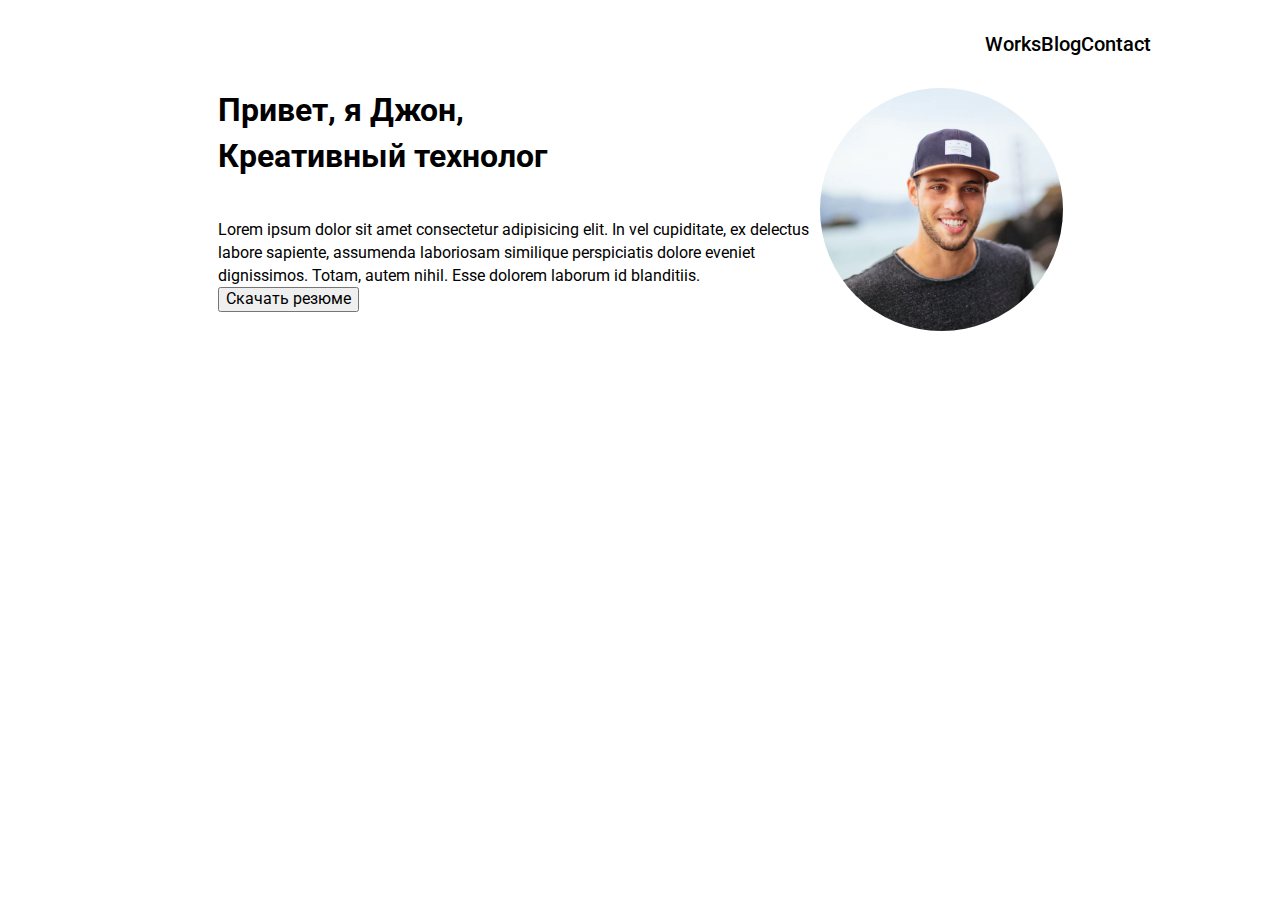
==== index.html @ c102ec91 "Add files via upload" ====
<!DOCTYPE html>
<html lang="ru">

<head>
    <meta charset="UTF-8">
    <meta http-equiv="X-UA-Compatible" content="IE=edge">
    <meta name="viewport" content="width=device-width, initial-scale=1.0">
    <link rel="preconnect" href="https://fonts.googleapis.com">
    <link rel="preconnect" href="https://fonts.gstatic.com" crossorigin>
    <link href="https://fonts.googleapis.com/css2?family=Roboto:wght@400;500;700;900&display=swap" rel="stylesheet">
    <link rel="stylesheet" href="css/normalize.css">
    <link rel="stylesheet" href="css/style.css">
    <title>Портфолио</title>
</head>

<body>
    <div class="wrapper">
        <header class="header">
            <div class="container header__container">
                <nav class="nav">
                    <ul class="nav__list">
                        <li class="nav__item">
                            <a href="#" class="nav__link">Works</a>
                        </li>
                        <li class="nav__item">
                            <a href="#" class="nav__link">Blog</a>
                        </li>
                        <li class="nav__item">
                            <a href="#" class="nav__link">Contact</a>
                        </li>
                    </ul>
                </nav>
            </div>
        </header>
        <main class="main">
            <section class="about">
                <div class="container about-container">
                    <div class="about__info">
                        <h1 class="about__title">
                            Привет, я Джон, <br>
                            Креативный технолог
                        </h1>
                        <div class="about__desc">
                            Lorem ipsum dolor sit amet consectetur adipisicing elit. In vel cupiditate, ex delectus
                            labore
                            sapiente, assumenda laboriosam similique perspiciatis dolore eveniet dignissimos. Totam,
                            autem
                            nihil. Esse dolorem laborum id blanditiis.
                        </div>
                        <button class="button download-btn">Скачать резюме</button>
                    </div>
                    <div class="about__avatar">
                        <img src="img/John.png" alt="Автар" class="about__img">
                    </div>
                </div>
            </section>
        </main>
    </div>
</body>

</html>
---- css/style.css ----
* {
    box-sizing: border-box;
}

html, body {
    margin: 0;
    padding: 0;
    height: 100%;
    width: 100%;
}

body {
    font-family: 'Roboto', sans-serif;
    font-size: 16px;
    line-height: 1.42;
}

ul, li {
    list-style: none;
    margin: 0;
    padding: 0;
}

a {
    text-decoration: none;
    color: #000000;
}

h1, h2, h3 {
    margin: 0;
}

.wrapper {
    min-height: 100%;  
    overflow: hidden; 
} 

.container {
    max-width: 855px;
    margin: 0 auto;
    padding: 0 5px;
}

.header {
    padding: 30px 0px;
}

.header__container {
    max-width: 1032px;
    display: flex;
    justify-content: flex-end;
}

.nav__list {
    display: flex;
    font-style: normal;
    font-weight: 500;
    font-size: 20px;
}
.about-container{
    display: flex;   
    
}
.about__avatar{
    width: 243px;
    height: 243px;
    border-radius: 50%;
   overflow: hidden;
   flex-shrink: 0;

}
.about__img{
   width: 100%;
   height: 100%;
   object-fit: cover;
    
}
.abour__info{
    padding-right: 19%;
}
.about__title{
    margin-bottom: 40px;

}
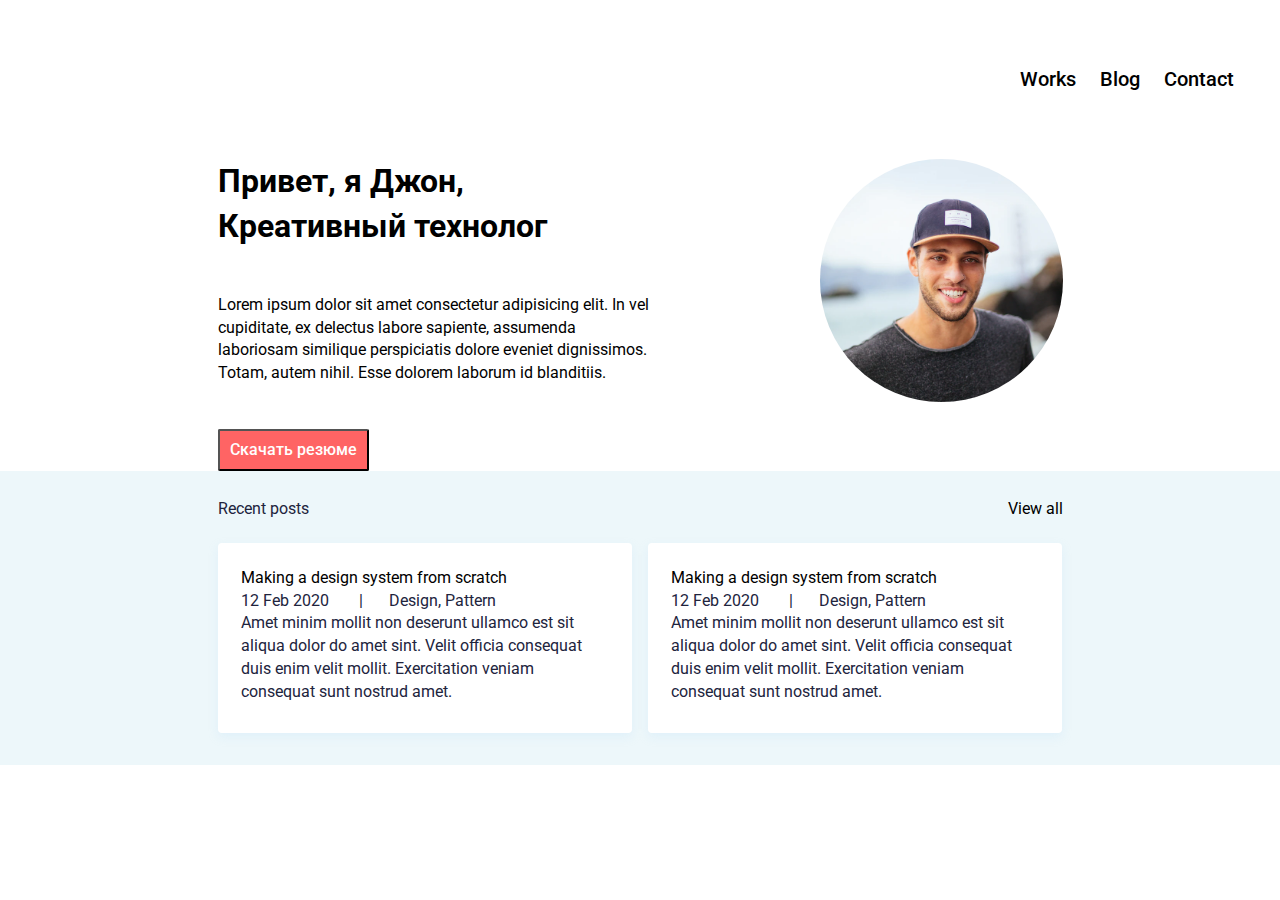
==== commit bcdd227b: "Add files via upload" ====
--- a/index.html
+++ b/index.html
@@ -34,7 +34,7 @@
         </header>
         <main class="main">
             <section class="about">
-                <div class="container about-container">
+                <div class="container about__container">
                     <div class="about__info">
                         <h1 class="about__title">
                             Привет, я Джон, <br>
@@ -54,6 +54,40 @@
                     </div>
                 </div>
             </section>
+
+
+
+            
+            <section class="recent-posts">
+                <div class="container">
+                    <div class="recent-posts__top">
+                        <div class="recent-posts__title title-category">Recent posts</div>
+                        <a href="#" class="recent-posts__link">View all</a>
+                    </div>
+                    <div class="recent-posts__articles">
+                        <article class="recent-posts__article">
+                            <a href="#" class="recent-posts__article-title">Making a design system from scratch</a>
+                            <div class="recent-posts__info">
+                                12 Feb 2020 <span class="separator">|</span>Design, Pattern
+                            </div>
+                            <div class="recent-posts__articles-content">
+                                Amet minim mollit non deserunt ullamco est sit aliqua dolor do amet sint. Velit officia
+                                consequat duis enim velit mollit. Exercitation veniam consequat sunt nostrud amet.
+                            </div>
+                        </article>  
+                        <article class="recent-posts__article">
+                            <a href="#" class="recent-posts__article-title">Making a design system from scratch</a>
+                            <div class="recent-posts__info">
+                                12 Feb 2020 <span class="separator">|</span>Design, Pattern
+                            </div>
+                            <div class="recent-posts__articles-content">
+                                Amet minim mollit non deserunt ullamco est sit aliqua dolor do amet sint. Velit officia
+                                consequat duis enim velit mollit. Exercitation veniam consequat sunt nostrud amet.
+                            </div>
+                        </article>                       
+                    </div>
+                </div>
+            </section>
         </main>
     </div>
 </body>
--- a/css/style.css
+++ b/css/style.css
@@ -56,29 +56,83 @@
     font-style: normal;
     font-weight: 500;
     font-size: 20px;
+    padding: 14% ;
 }
-.about-container{
-    display: flex;   
+.nav__item{
+    padding: 10%;
+}
+.about__container {
+    display: flex;
+}
+
+.about__info {
+    padding-right: 19%;
+}
+
+.about__title {
     
+    padding-bottom: 10%;
 }
-.about__avatar{
+.about__desc{
+    padding-bottom: 10%;
+}
+
+.about__avatar {
     width: 243px;
     height: 243px;
     border-radius: 50%;
-   overflow: hidden;
-   flex-shrink: 0;
+    overflow: hidden;
+    flex-shrink: 0;
+    box-shadow: inset -10 10;
+}
 
+.about__img {
+    width: 100%;
+    height: 100%;
+    object-fit: cover;
 }
-.about__img{
-   width: 100%;
-   height: 100%;
-   object-fit: cover;
-    
+.button {
+    padding: 10px;
+    color: #FFFFFF;
+    font-style: normal;
+font-weight: 500;
+
+    background: #FF6464;
+    border-radius: 2px;
 }
-.abour__info{
-    padding-right: 19%;
+
+
+
+
+
+.recent-posts {
+    background: #EDF7FA;
+    padding: 27px 0px 32px;
+    color: #21243D;
 }
-.about__title{
-    margin-bottom: 40px;
 
+.recent-posts__top {
+    display: flex;
+    justify-content: space-between;
+    margin-bottom: 22px;
+}
+
+.recent-posts__articles {
+    display: flex;
+}
+
+.recent-posts__article {
+    background: #FFFFFF;
+    box-shadow: 0px 4px 10px rgba(187, 225, 250, 0.25);
+    border-radius: 4px;
+    padding: 24px 21px 30px 23px;
+    margin-right: 2%;
+}
+
+.recent-posts__article:last-child {
+    margin-right: 0px;
+}
+
+.separator {
+    margin: 0px 26px;
 }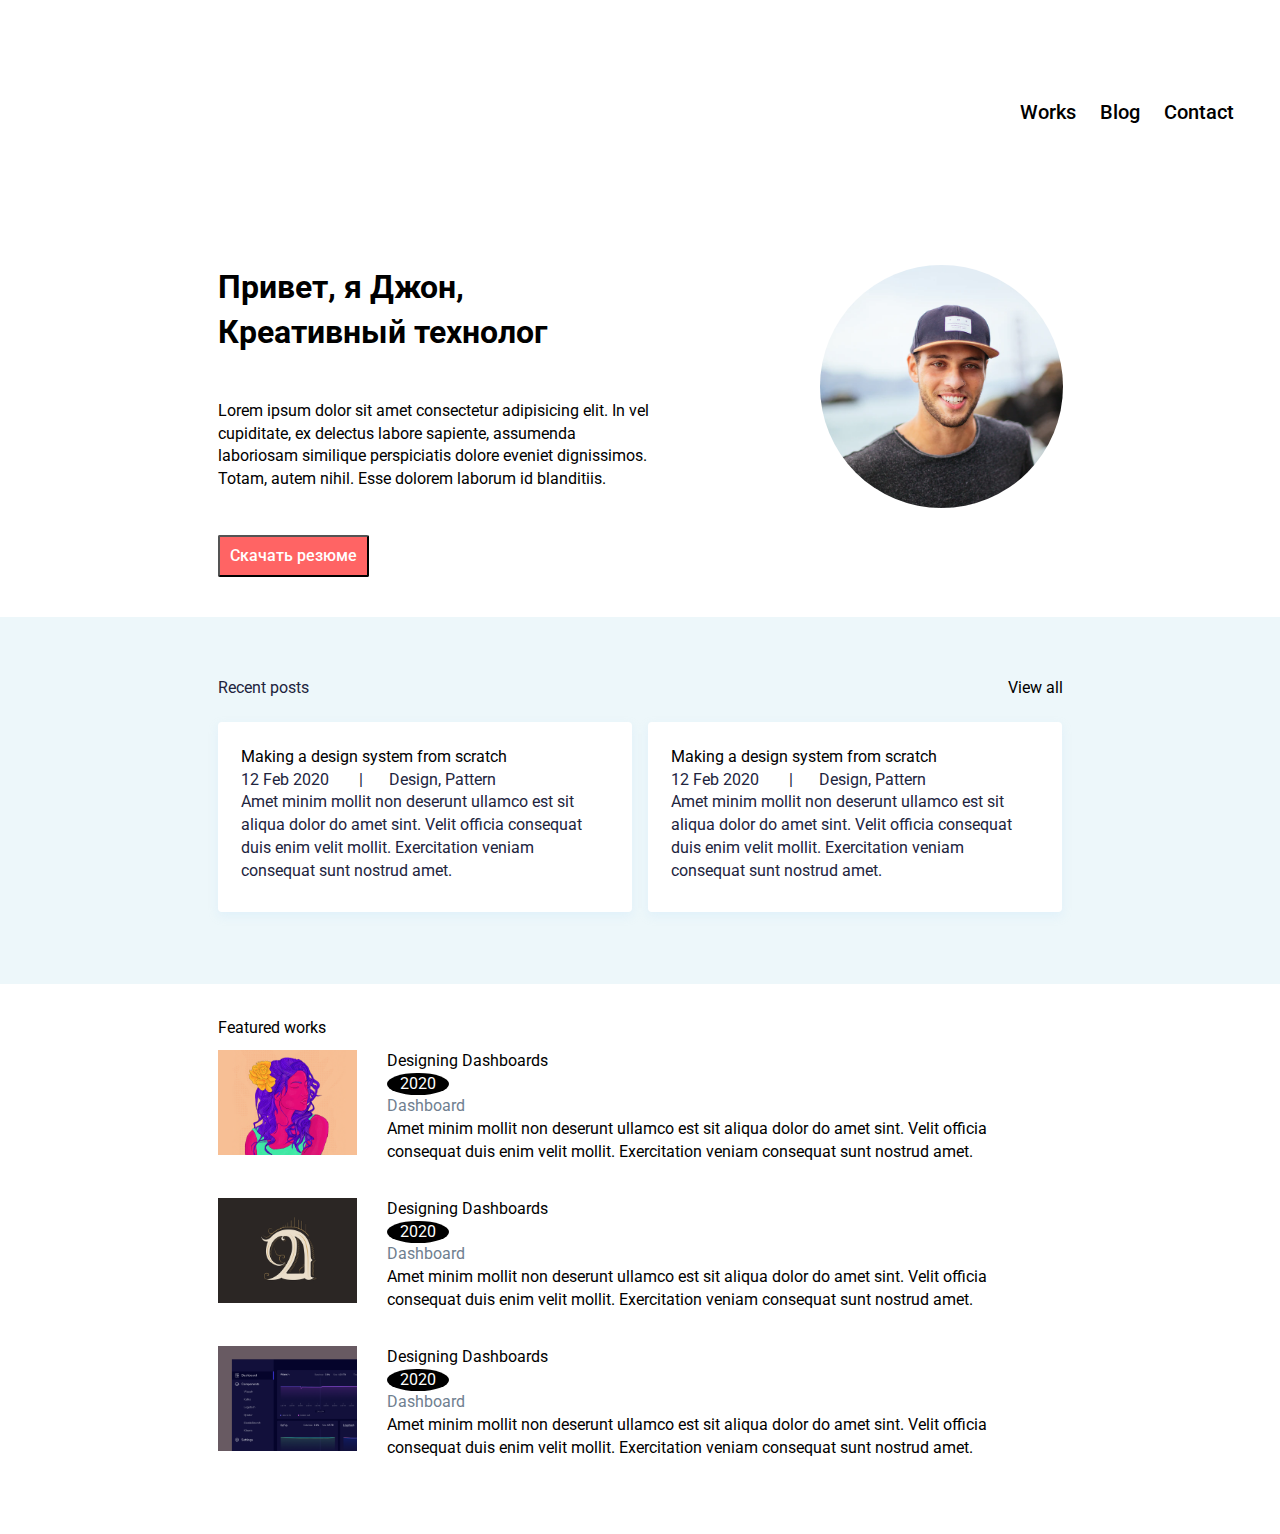
==== commit 2d2ffb9e: "Add files via upload" ====
--- a/index.html
+++ b/index.html
@@ -8,6 +8,9 @@
     <link rel="preconnect" href="https://fonts.googleapis.com">
     <link rel="preconnect" href="https://fonts.gstatic.com" crossorigin>
     <link href="https://fonts.googleapis.com/css2?family=Roboto:wght@400;500;700;900&display=swap" rel="stylesheet">
+    <link rel="preconnect" href="https://fonts.googleapis.com">
+<link rel="preconnect" href="https://fonts.gstatic.com" crossorigin>
+<link href="https://fonts.googleapis.com/css2?family=Roboto:wght@900&display=swap" rel="stylesheet">
     <link rel="stylesheet" href="css/normalize.css">
     <link rel="stylesheet" href="css/style.css">
     <title>Портфолио</title>
@@ -32,7 +35,7 @@
                 </nav>
             </div>
         </header>
-        <main class="main">
+       <main class="main">
             <section class="about">
                 <div class="container about__container">
                     <div class="about__info">
@@ -57,7 +60,7 @@
 
 
 
-            
+
             <section class="recent-posts">
                 <div class="container">
                     <div class="recent-posts__top">
@@ -74,7 +77,7 @@
                                 Amet minim mollit non deserunt ullamco est sit aliqua dolor do amet sint. Velit officia
                                 consequat duis enim velit mollit. Exercitation veniam consequat sunt nostrud amet.
                             </div>
-                        </article>  
+                        </article>
                         <article class="recent-posts__article">
                             <a href="#" class="recent-posts__article-title">Making a design system from scratch</a>
                             <div class="recent-posts__info">
@@ -84,11 +87,81 @@
                                 Amet minim mollit non deserunt ullamco est sit aliqua dolor do amet sint. Velit officia
                                 consequat duis enim velit mollit. Exercitation veniam consequat sunt nostrud amet.
                             </div>
-                        </article>                       
+                        </article>
                     </div>
                 </div>
             </section>
-        </main>
+        
+                <section class="Featured">
+                    <div class="container">
+                        <div class="title__category">Featured works</div>
+
+
+                        <div class="featured__works">
+                            <article class="work">
+                                <div class="work__img-wrap">
+                                    <img src="img/6f359e2db24fc4e08bfd61cf50427139 (1).png" alt=""class="img-wrap" >
+                                </div>
+                                <div class="work__info">
+                                    <a href="" class="work__title">Designing Dashboards</a>
+                                    <div class="work__subtitle">
+                                        <div class="work__date">2020</div>
+                                        <div class="work__catergory">Dashboard</div>
+                                    </div>
+                                    <div class="WORK__TEXT">Amet minim mollit non deserunt ullamco est sit aliqua dolor
+                                        do amet
+                                        sint. Velit officia consequat duis enim velit mollit. Exercitation veniam
+                                        consequat sunt
+                                        nostrud amet.</div>
+                                </div>
+                            </article>
+
+
+
+
+                            <article class="work">
+                                <div class="work__img-wrap">
+                                    <img src="img/a561b38768fbe6667854fc00641b25fb.png" alt="" class="img-wrap">
+                                </div>
+                                <div class="work__info">
+                                    <a href="" class="work__title">Designing Dashboards</a>
+                                    <div class="work__subtitle">
+                                        <div class="work__date">2020</div>
+                                        <div class="work__catergory">Dashboard</div>
+                                    </div>
+                                    <div class="WORK__TEXT">Amet minim mollit non deserunt ullamco est sit aliqua dolor
+                                        do amet
+                                        sint. Velit officia consequat duis enim velit mollit. Exercitation veniam
+                                        consequat sunt
+                                        nostrud amet.</div>
+                                </div>
+                            </article>
+
+
+
+
+                            <article class="work">
+                                <div class="work__img-wrap">
+                                    <img src="img/e719e9d93c02a87ba51308ebb0297cdf.png" alt="" class="img-wrap">
+                                </div>
+                                <div class="work__info">
+                                    <a href="" class="work__title">Designing Dashboards</a>
+                                    <div class="work__subtitle">
+                                        <div class="work__date">2020</div>
+                                        <div class="work__catergory">Dashboard</div>
+                                    </div>
+                                    <div class="WORK__TEXT">Amet minim mollit non deserunt ullamco est sit aliqua dolor
+                                        do amet
+                                        sint. Velit officia consequat duis enim velit mollit. Exercitation veniam
+                                        consequat sunt
+                                        nostrud amet.</div>
+                                </div>
+                            </article>
+
+                        </div>
+                    </div>
+                </section>
+            </main>
     </div>
 </body>
 
--- a/css/style.css
+++ b/css/style.css
@@ -135,4 +135,42 @@
 
 .separator {
     margin: 0px 26px;
+}
+.container{
+    padding-top: 33px;
+    padding-bottom: 40px;
+}
+.work__img-wrap{
+    border-radius: 10%;
+    width: 246px;
+    height: 148px;
+}
+.img-wrap{
+    width: 100%;
+}
+.work{
+    display: flex;
+}
+.title__category{
+    padding-bottom: 10px;
+}
+.work__info{
+    padding-left: 30px;
+}
+.work__title{
+size: 30px;
+Line-height : 44,06px;
+color: #000000; 
+font-family: 'Roboto', sans-serif;
+}
+
+.work__date{
+    width: 62px;
+    background-color: #000000;
+    color: white;
+border-radius: 50%;
+text-align: center;
+}
+.work__catergory{
+    color: slategray;
 }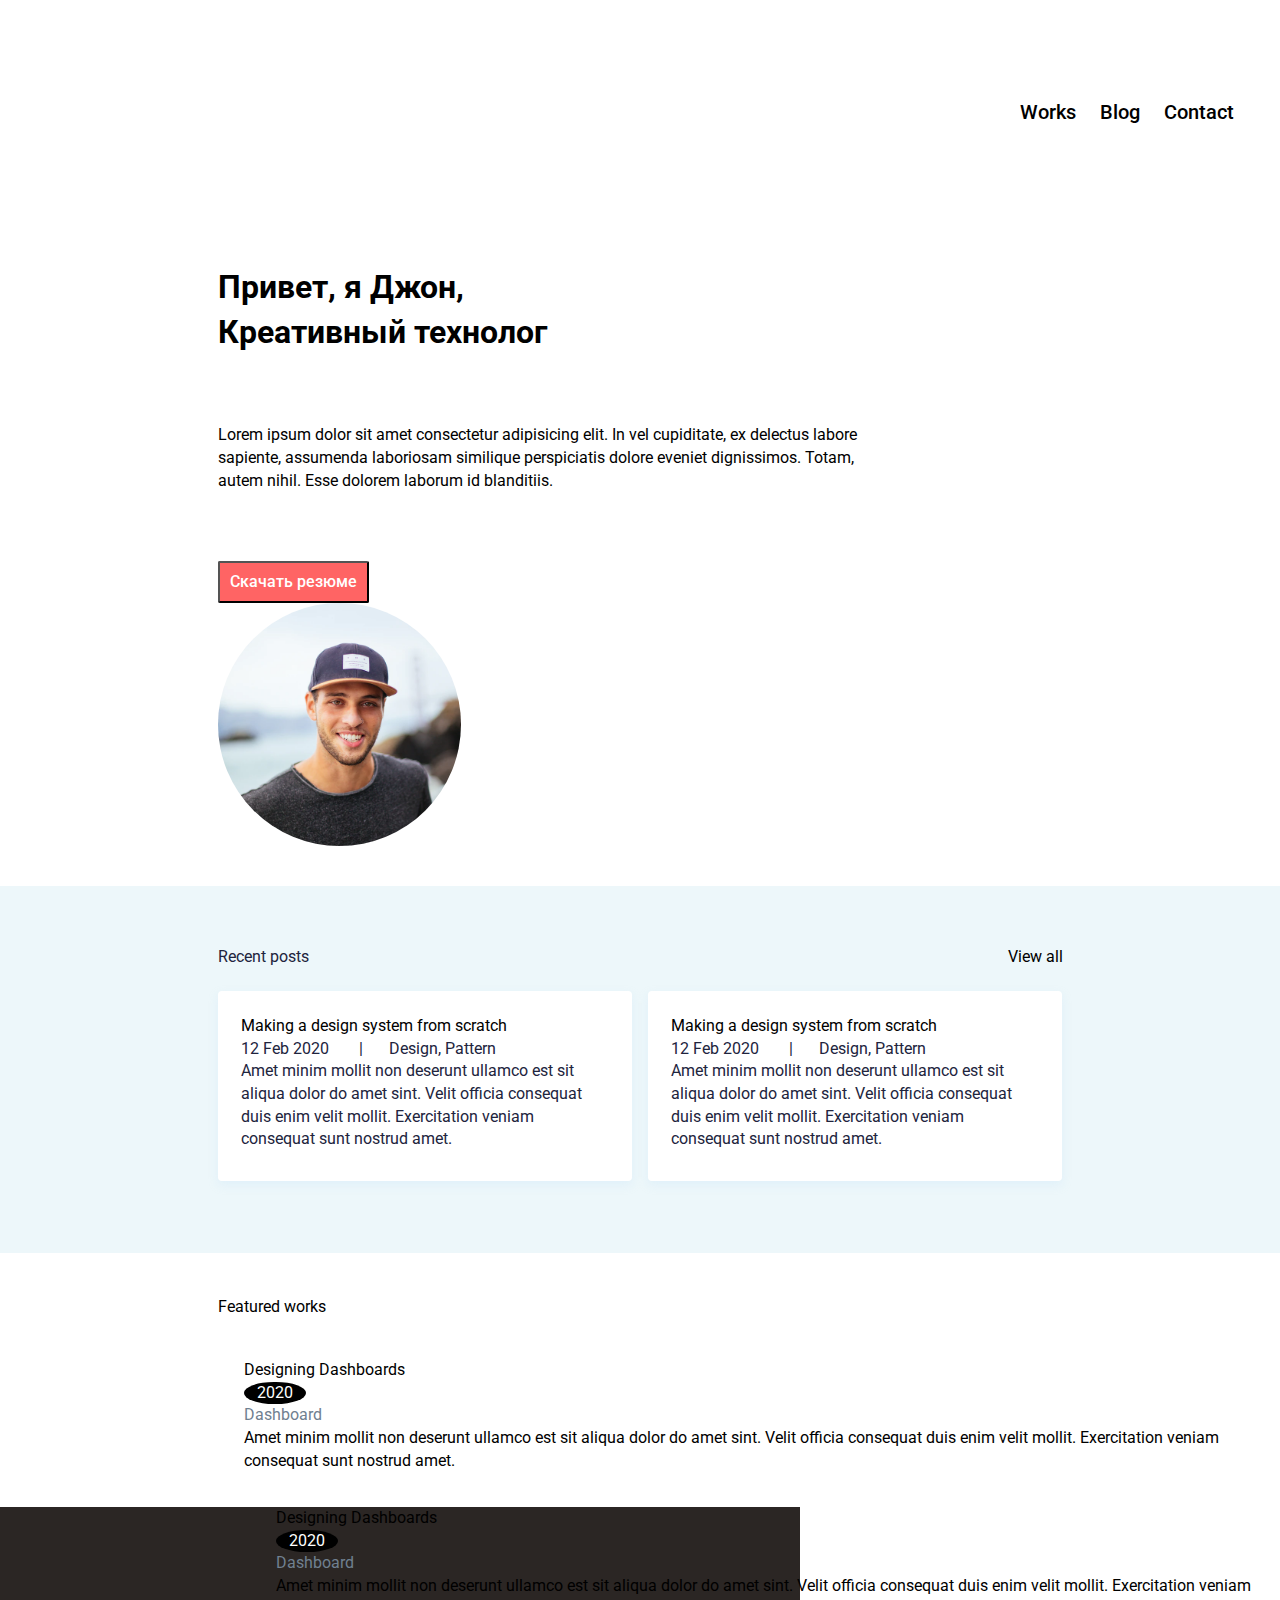
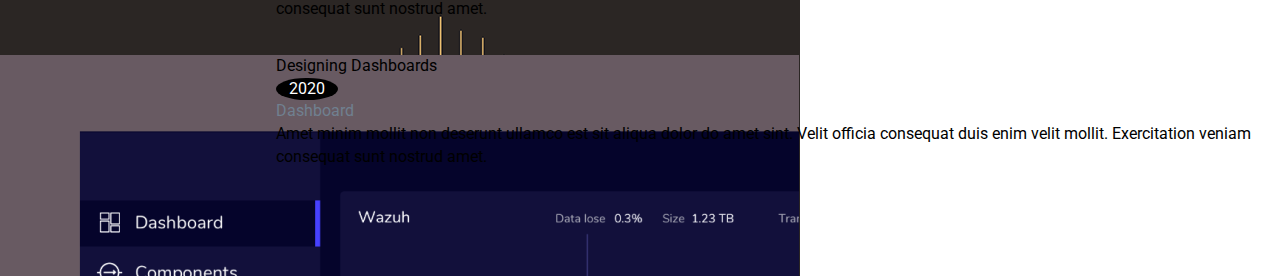
==== commit f91e02fe: "Add files via upload" ====
--- a/index.html
+++ b/index.html
@@ -8,9 +8,6 @@
     <link rel="preconnect" href="https://fonts.googleapis.com">
     <link rel="preconnect" href="https://fonts.gstatic.com" crossorigin>
     <link href="https://fonts.googleapis.com/css2?family=Roboto:wght@400;500;700;900&display=swap" rel="stylesheet">
-    <link rel="preconnect" href="https://fonts.googleapis.com">
-<link rel="preconnect" href="https://fonts.gstatic.com" crossorigin>
-<link href="https://fonts.googleapis.com/css2?family=Roboto:wght@900&display=swap" rel="stylesheet">
     <link rel="stylesheet" href="css/normalize.css">
     <link rel="stylesheet" href="css/style.css">
     <title>Портфолио</title>
@@ -35,9 +32,9 @@
                 </nav>
             </div>
         </header>
-       <main class="main">
+        <main class="main">
             <section class="about">
-                <div class="container about__container">
+                <div class="container about-container">
                     <div class="about__info">
                         <h1 class="about__title">
                             Привет, я Джон, <br>
@@ -57,10 +54,6 @@
                     </div>
                 </div>
             </section>
-
-
-
-
             <section class="recent-posts">
                 <div class="container">
                     <div class="recent-posts__top">
@@ -91,77 +84,88 @@
                     </div>
                 </div>
             </section>
-        
-                <section class="Featured">
-                    <div class="container">
-                        <div class="title__category">Featured works</div>
-
-
-                        <div class="featured__works">
-                            <article class="work">
-                                <div class="work__img-wrap">
-                                    <img src="img/6f359e2db24fc4e08bfd61cf50427139 (1).png" alt=""class="img-wrap" >
-                                </div>
-                                <div class="work__info">
-                                    <a href="" class="work__title">Designing Dashboards</a>
-                                    <div class="work__subtitle">
-                                        <div class="work__date">2020</div>
-                                        <div class="work__catergory">Dashboard</div>
-                                    </div>
-                                    <div class="WORK__TEXT">Amet minim mollit non deserunt ullamco est sit aliqua dolor
-                                        do amet
-                                        sint. Velit officia consequat duis enim velit mollit. Exercitation veniam
-                                        consequat sunt
-                                        nostrud amet.</div>
-                                </div>
-                            </article>
+            <section class="Featured">
+                <div class="container">
+                    <div class="title__category"></div>
+                    Featured works
+                </div>
+                <div class="featured__works">
+                    <article class="work">
+                        <div class="work__img-wrap">
+                            <img src="img/6f359e2db24fc4e08bfd61cf50427139.png" alt="">
+                        </div>
+                        <div class="work__info">
+                            <a href="" class="work__title">Designing Dashboards</a>
+                            <div class="work__subtitle">
+                                <div class="work__date">2020</div>
+                                <div class="work__catergory">Dashboard</div>
+                            </div>
+                            <div class="WORK__TEXT">Amet minim mollit non deserunt ullamco est sit aliqua dolor do amet
+                                sint. Velit officia consequat duis enim velit mollit. Exercitation veniam consequat sunt
+                                nostrud amet.</div>
+                        </div>
+                    </article>
 
 
 
 
-                            <article class="work">
-                                <div class="work__img-wrap">
-                                    <img src="img/a561b38768fbe6667854fc00641b25fb.png" alt="" class="img-wrap">
-                                </div>
-                                <div class="work__info">
-                                    <a href="" class="work__title">Designing Dashboards</a>
-                                    <div class="work__subtitle">
-                                        <div class="work__date">2020</div>
-                                        <div class="work__catergory">Dashboard</div>
-                                    </div>
-                                    <div class="WORK__TEXT">Amet minim mollit non deserunt ullamco est sit aliqua dolor
-                                        do amet
-                                        sint. Velit officia consequat duis enim velit mollit. Exercitation veniam
-                                        consequat sunt
-                                        nostrud amet.</div>
-                                </div>
-                            </article>
+                    <article class="work">
+                        <div class="work__img-wrap">
+                            <img src="img/a561b38768fbe6667854fc00641b25fb.png" alt="">
+                        </div>
+                        <div class="work__info">
+                            <a href="" class="work__title">Designing Dashboards</a>
+                            <div class="work__subtitle">
+                                <div class="work__date">2020</div>
+                                <div class="work__catergory">Dashboard</div>
+                            </div>
+                            <div class="WORK__TEXT">Amet minim mollit non deserunt ullamco est sit aliqua dolor do amet
+                                sint. Velit officia consequat duis enim velit mollit. Exercitation veniam consequat sunt
+                                nostrud amet.</div>
+                        </div>
+                    </article>
 
 
 
 
-                            <article class="work">
-                                <div class="work__img-wrap">
-                                    <img src="img/e719e9d93c02a87ba51308ebb0297cdf.png" alt="" class="img-wrap">
-                                </div>
-                                <div class="work__info">
-                                    <a href="" class="work__title">Designing Dashboards</a>
-                                    <div class="work__subtitle">
-                                        <div class="work__date">2020</div>
-                                        <div class="work__catergory">Dashboard</div>
-                                    </div>
-                                    <div class="WORK__TEXT">Amet minim mollit non deserunt ullamco est sit aliqua dolor
-                                        do amet
-                                        sint. Velit officia consequat duis enim velit mollit. Exercitation veniam
-                                        consequat sunt
-                                        nostrud amet.</div>
-                                </div>
-                            </article>
+                    <article class="work">
+                        <div class="work__img-wrap">
+                            <img src="img/e719e9d93c02a87ba51308ebb0297cdf.png" alt="">
+                        </div>
+                        <div class="work__info">
+                            <a href="" class="work__title">Designing Dashboards</a>
+                            <div class="work__subtitle">
+                                <div class="work__date">2020</div>
+                                <div class="work__catergory">Dashboard</div>
+                            </div>
+                            <div class="WORK__TEXT">Amet minim mollit non deserunt ullamco est sit aliqua dolor do amet
+                                sint. Velit officia consequat duis enim velit mollit. Exercitation veniam consequat sunt
+                                nostrud amet.</div>
+                        </div>
+                    </article>
+                </div>
+            </section>
+        </main>
+        <footer class="footer">
+            <div class="container container__footer ">
+                <ul class="social">
+                    <li class="social__item">
+                        <a href="" class="social__link facebok"></a>
+                    </li>
 
-                        </div>
-                    </div>
-                </section>
-            </main>
+                    <li class="social__item">
+                        <a href="" class="social__link in"></a>
+                    </li>
+
+                    <li class="social__item">
+                        <a href="" class="social__link insta"></a>
+                    </li>
+                    <li class="social__item">
+                        <a href="" class="social__link twesh"></a>
+                    </li>
+                </ul>
+            </div>
+        </footer>
     </div>
 </body>
 
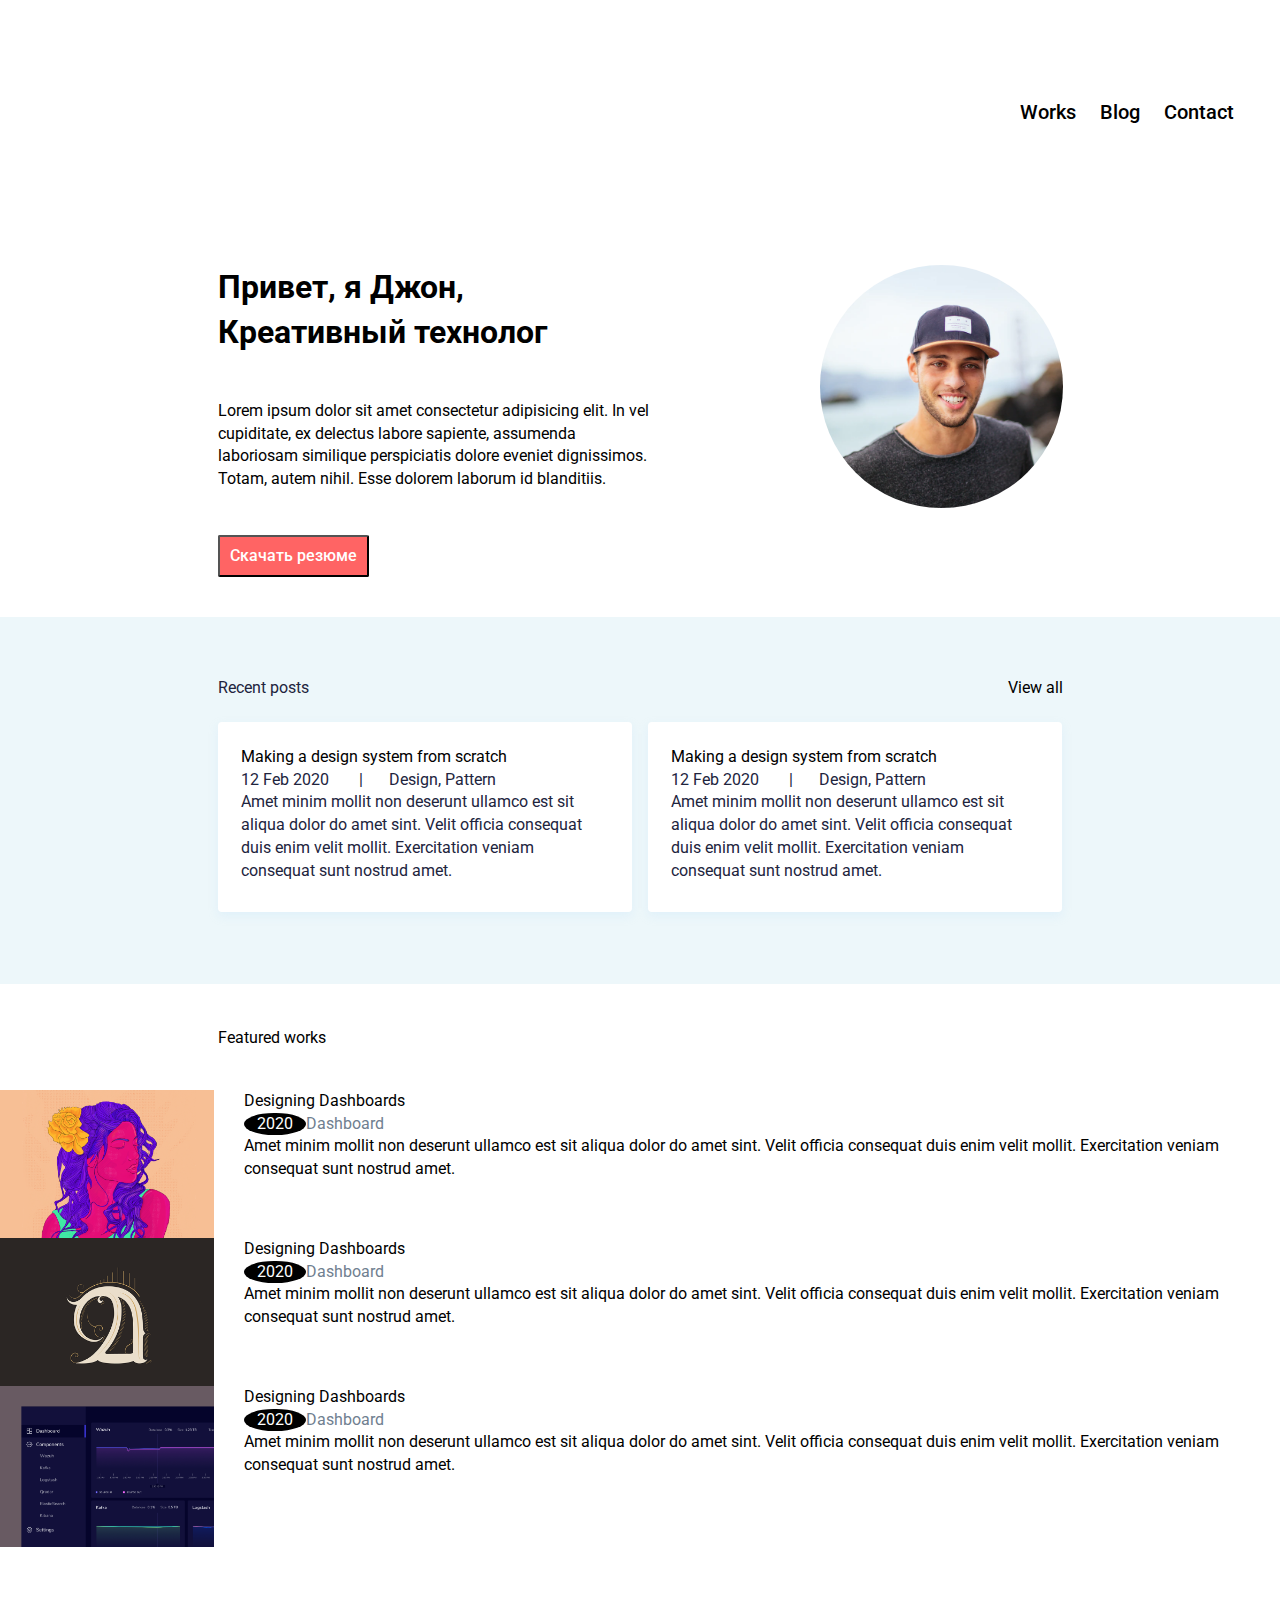
==== commit 27debd37: "Add files via upload" ====
--- a/index.html
+++ b/index.html
@@ -30,11 +30,14 @@
                         </li>
                     </ul>
                 </nav>
+                <div class="header__burger">
+                    <div class="header__burger-el"></div>
+                </div>
             </div>
         </header>
         <main class="main">
             <section class="about">
-                <div class="container about-container">
+                <div class="container about__container">
                     <div class="about__info">
                         <h1 class="about__title">
                             Привет, я Джон, <br>
@@ -92,7 +95,7 @@
                 <div class="featured__works">
                     <article class="work">
                         <div class="work__img-wrap">
-                            <img src="img/6f359e2db24fc4e08bfd61cf50427139.png" alt="">
+                            <img src="img/6f359e2db24fc4e08bfd61cf50427139.png" alt="" class="img-wrap">
                         </div>
                         <div class="work__info">
                             <a href="" class="work__title">Designing Dashboards</a>
@@ -111,7 +114,7 @@
 
                     <article class="work">
                         <div class="work__img-wrap">
-                            <img src="img/a561b38768fbe6667854fc00641b25fb.png" alt="">
+                            <img src="img/a561b38768fbe6667854fc00641b25fb.png" alt="" class="img-wrap">
                         </div>
                         <div class="work__info">
                             <a href="" class="work__title">Designing Dashboards</a>
@@ -130,7 +133,7 @@
 
                     <article class="work">
                         <div class="work__img-wrap">
-                            <img src="img/e719e9d93c02a87ba51308ebb0297cdf.png" alt="">
+                            <img src="img/e719e9d93c02a87ba51308ebb0297cdf.png" alt="" class="img-wrap" >
                         </div>
                         <div class="work__info">
                             <a href="" class="work__title">Designing Dashboards</a>
--- a/css/style.css
+++ b/css/style.css
@@ -41,6 +41,7 @@
     padding: 0 5px;
 }
 
+
 .header {
     padding: 30px 0px;
 }
@@ -49,6 +50,36 @@
     max-width: 1032px;
     display: flex;
     justify-content: flex-end;
+}
+.header__burger{
+    display: none;
+    height: 20px;
+width: 30px;
+position: relative;
+align-items: center;
+}
+.header__burger-el{
+    height: 2px;
+    width: 100%;
+    background-color: #21243D;
+position: relative;
+}
+
+.header__burger-el::before,
+.header__burger-el::after{
+    position: absolute;
+    width: 100%;
+    height: 2px;
+    background-color: #21243D;
+
+}
+.header__burger-el::before{
+    content: "";
+    top: -8px;
+}
+.header__burger-el::after{
+    content: "";
+    bottom: -8px;
 }
 
 .nav__list {
@@ -61,8 +92,11 @@
 .nav__item{
     padding: 10%;
 }
+
+
 .about__container {
     display: flex;
+    
 }
 
 .about__info {
@@ -85,6 +119,17 @@
     flex-shrink: 0;
     box-shadow: inset -10 10;
 }
+@media (max-width: 480px){
+    .about__container{
+        flex-direction: column-reverse;
+        align-items: center;
+        
+    }
+    .about__info{
+       
+        padding: 0 24px;
+    }
+}
 
 .about__img {
     width: 100%;
@@ -156,6 +201,7 @@
 }
 .work__info{
     padding-left: 30px;
+    
 }
 .work__title{
 size: 30px;
@@ -165,6 +211,7 @@
 }
 
 .work__date{
+    
     width: 62px;
     background-color: #000000;
     color: white;
@@ -173,4 +220,26 @@
 }
 .work__catergory{
     color: slategray;
-}+}
+.work__subtitle{
+    display: flex;
+    
+}
+@media (max-width:480px){
+    
+    .header{
+padding-top:20px;
+margin-right: 18px;
+    }
+    .nav{
+        display: none;
+    }
+    .header__burger{
+        display: flex;
+
+    }
+}
+
+
+
+
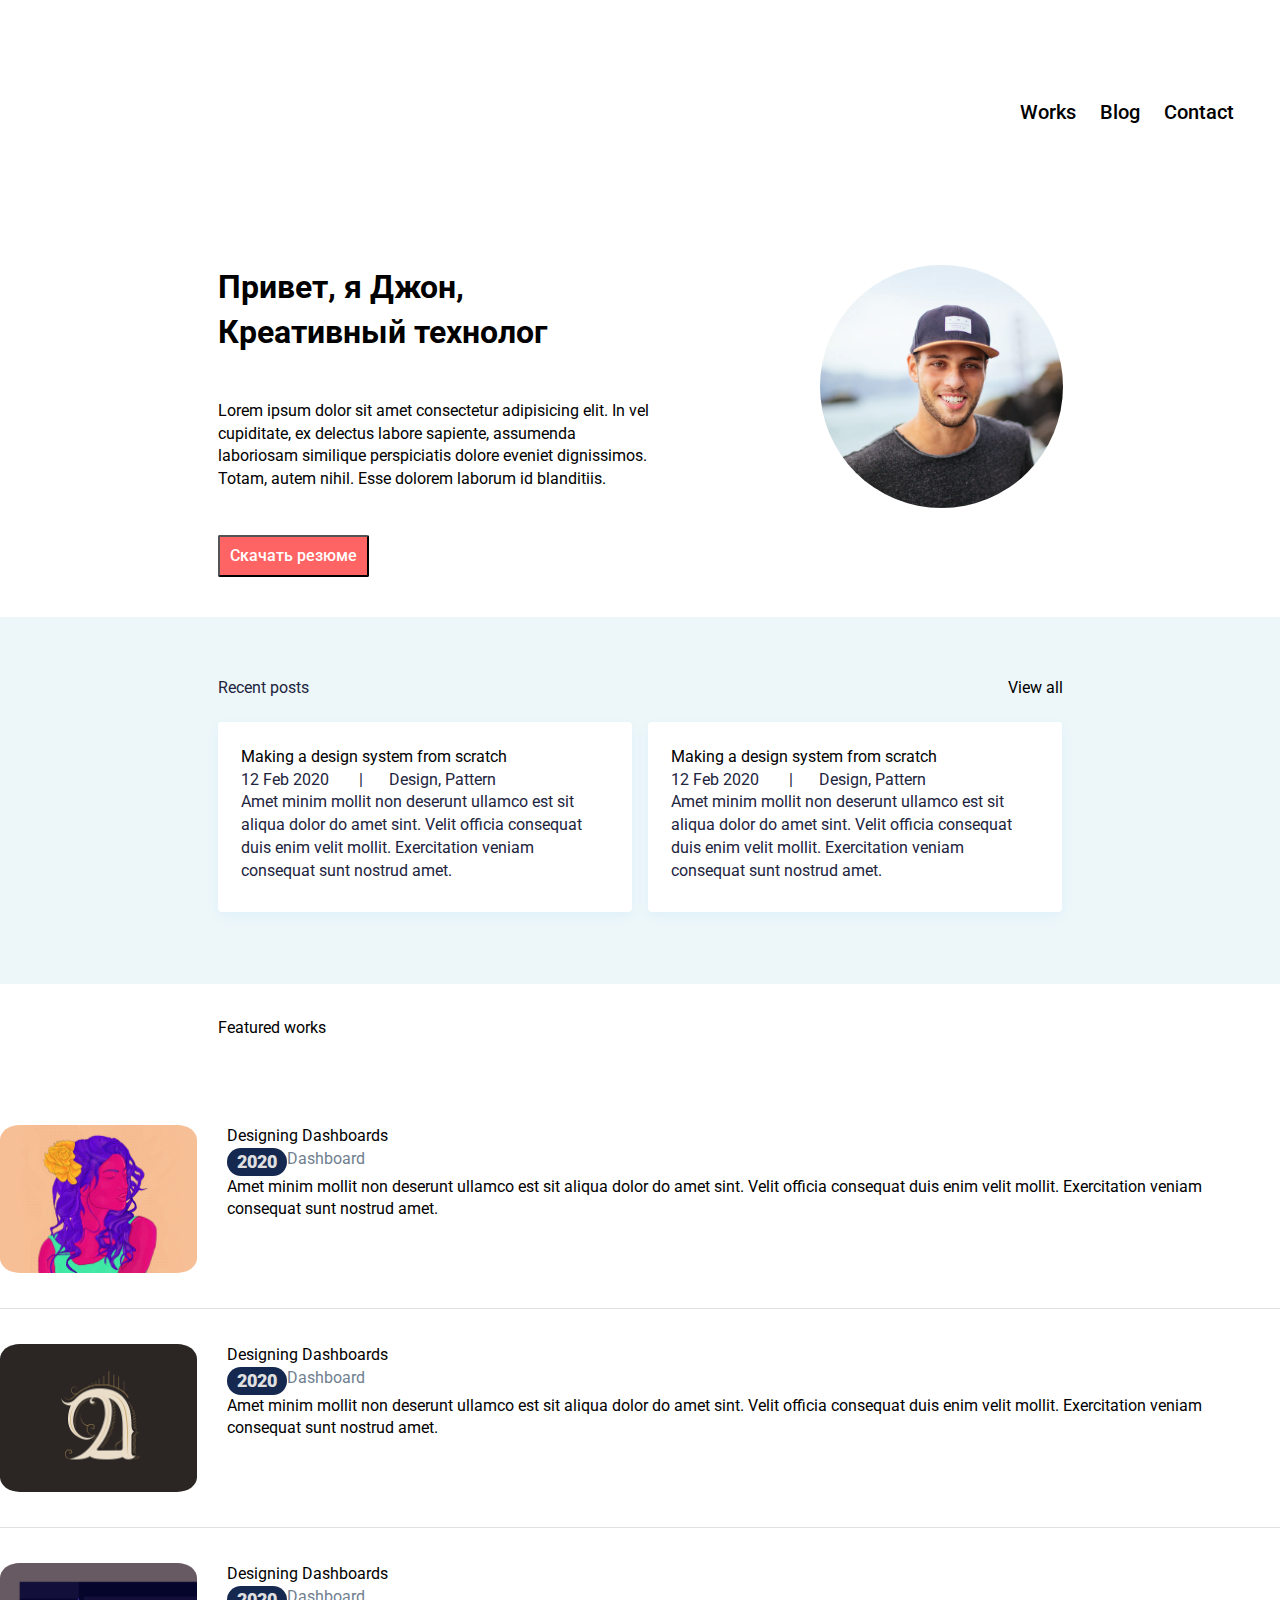
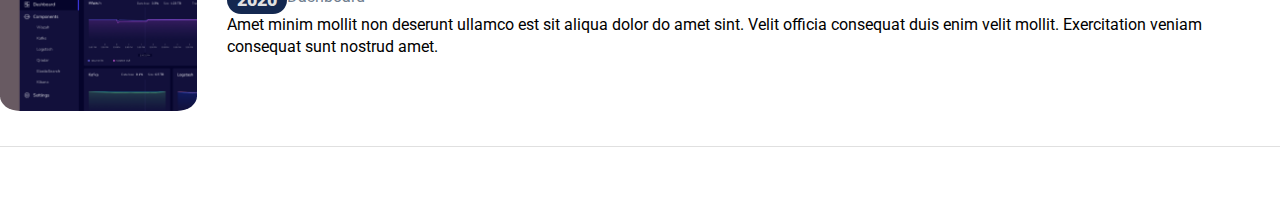
==== commit 5acf076a: "Add files via upload" ====
--- a/index.html
+++ b/index.html
@@ -88,9 +88,9 @@
                 </div>
             </section>
             <section class="Featured">
-                <div class="container">
-                    <div class="title__category"></div>
-                    Featured works
+                <div class="container ">
+                    <div class="title__category">Featured works</div>
+                    
                 </div>
                 <div class="featured__works">
                     <article class="work">
--- a/css/style.css
+++ b/css/style.css
@@ -177,6 +177,22 @@
 .recent-posts__article:last-child {
     margin-right: 0px;
 }
+@media (max-width:450px){
+    .recent-posts__top{
+        justify-content: center;
+    }
+    .recent-posts__link{
+        display: none;
+    }
+    .recent-posts__articles{
+        flex-direction: column;
+        padding: 0 5px;
+    }
+    .recent-posts__article{
+        margin-right: 0;
+        margin-bottom: 17px;
+    }
+}
 
 .separator {
     margin: 0px 26px;
@@ -187,14 +203,21 @@
 }
 .work__img-wrap{
     border-radius: 10%;
-    width: 246px;
+    max-width: 246px;
     height: 148px;
+    overflow: hidden;
+    flex-shrink: 0;
+    
 }
 .img-wrap{
     width: 100%;
+    height: 100%;
+    object-fit: cover;
 }
 .work{
     display: flex;
+    padding: 35px 0px;
+    border-bottom: 1px solid #E0E0E0;
 }
 .title__category{
     padding-bottom: 10px;
@@ -209,14 +232,38 @@
 color: #000000; 
 font-family: 'Roboto', sans-serif;
 }
-
+@media (max-width:480px)   {
+    .featured{
+        padding: 25px 0 100px ;
+    }
+    .featured__works{
+        display: flex;
+        overflow: auto;
+        padding: 0 13px;
+    }
+    .work{
+        padding: 25px;
+        flex-direction: column;
+        flex: 0 0 100%;
+        margin-right: 18px;
+    }
+    .work:last-child{
+        margin-right: 0;
+    }
+        .work__img-wrap{
+max-width: 246px;
+max-height: 230px;
+
+        }
+}
 .work__date{
-    
-    width: 62px;
-    background-color: #000000;
-    color: white;
-border-radius: 50%;
-text-align: center;
+    padding: 5px 10px ;
+    background: #142850;
+border-radius: 16px;
+line-height: 1;
+font-weight: 900;
+font-size: 18px;
+color: #E0E0E0;
 }
 .work__catergory{
     color: slategray;
@@ -239,7 +286,3 @@
 
     }
 }
-
-
-
-
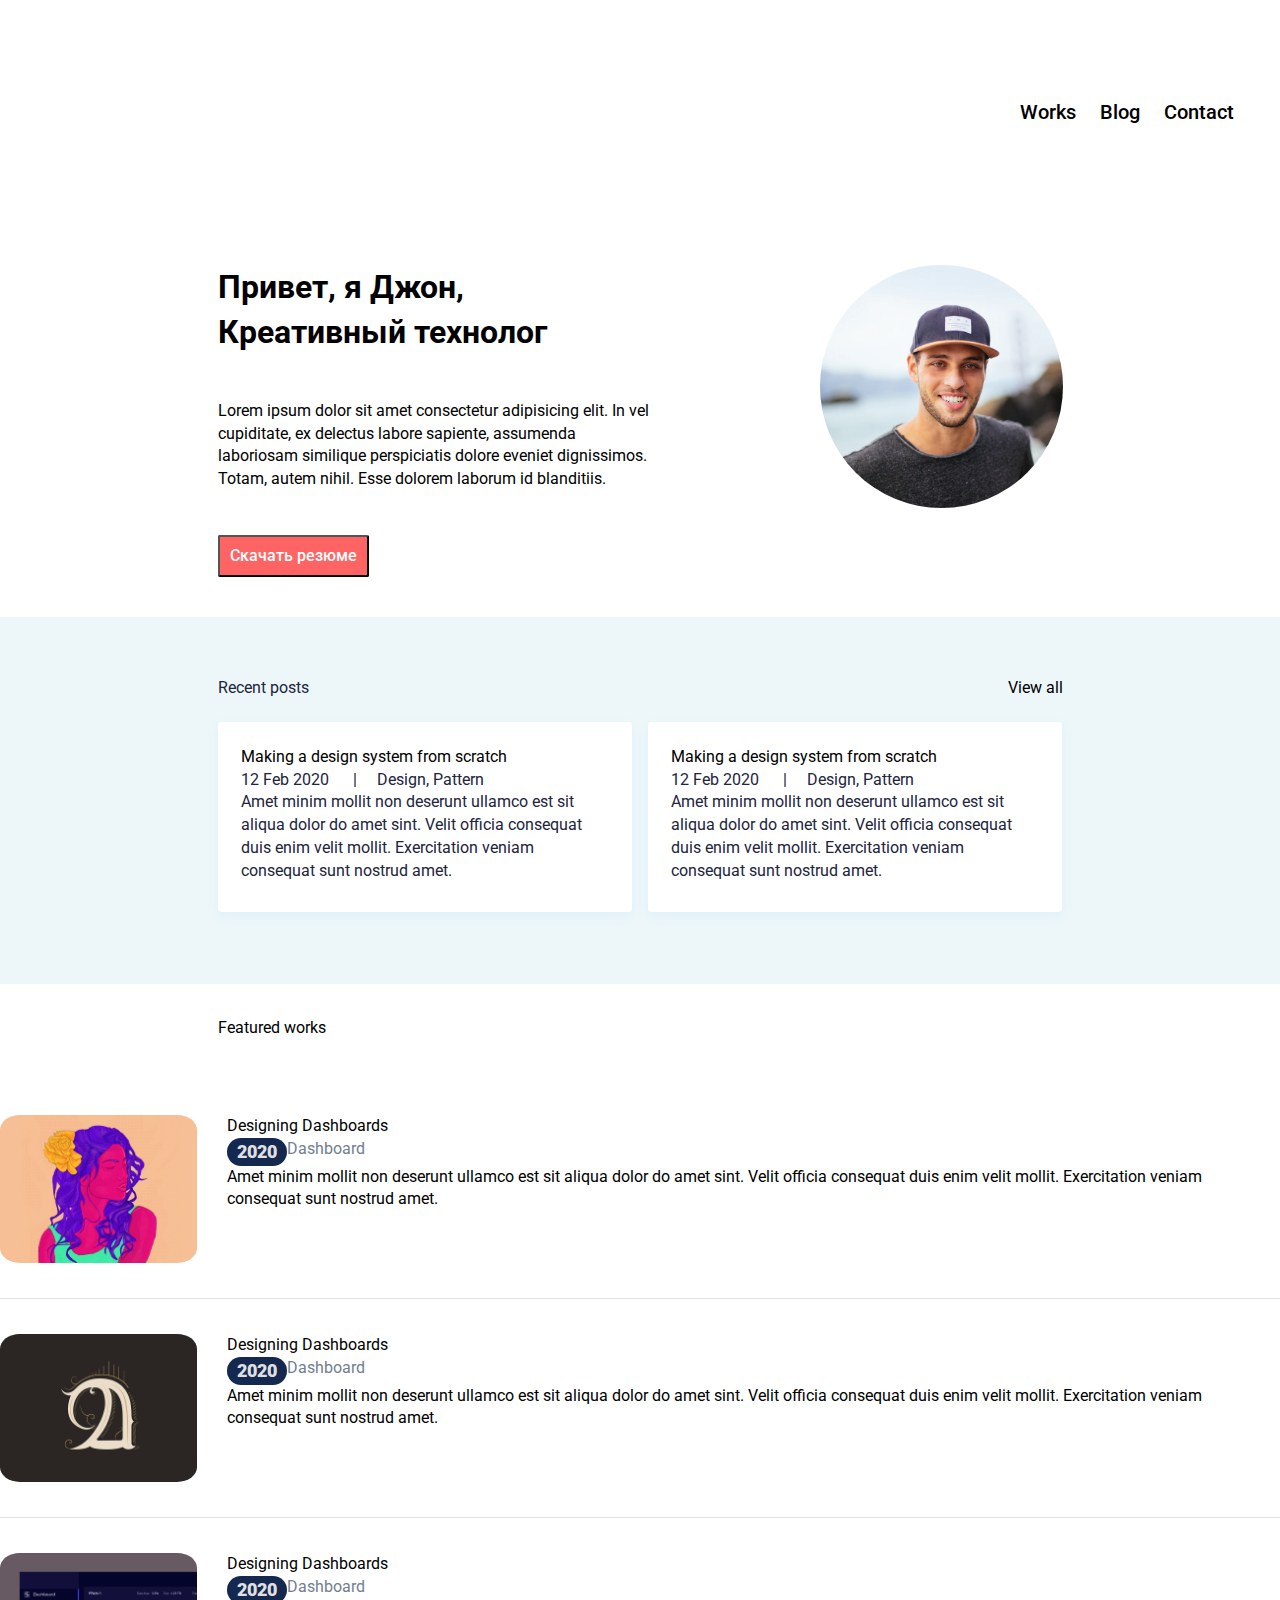
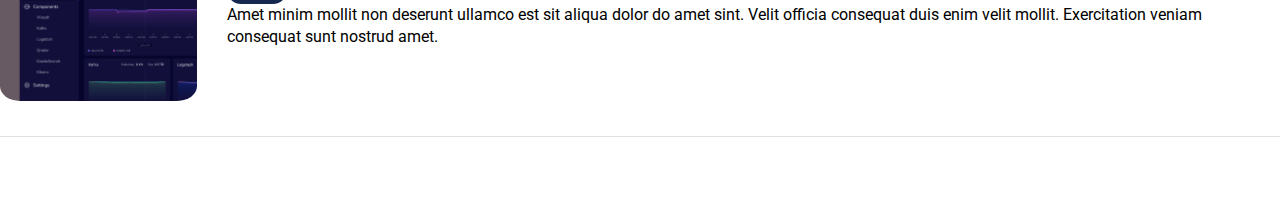
==== commit 174d55e7: "Add files via upload" ====
--- a/index.html
+++ b/index.html
@@ -23,10 +23,10 @@
                             <a href="#" class="nav__link">Works</a>
                         </li>
                         <li class="nav__item">
-                            <a href="#" class="nav__link">Blog</a>
+                            <a href="blog.html" class="nav__link">Blog</a>
                         </li>
                         <li class="nav__item">
-                            <a href="#" class="nav__link">Contact</a>
+                            <a href="index.html" class="nav__link">Contact</a>
                         </li>
                     </ul>
                 </nav>
@@ -88,9 +88,9 @@
                 </div>
             </section>
             <section class="Featured">
-                <div class="container ">
-                    <div class="title__category">Featured works</div>
-                    
+                <div class="container">
+                    <div class="work__title"></div>
+                    Featured works
                 </div>
                 <div class="featured__works">
                     <article class="work">
@@ -149,6 +149,7 @@
                 </div>
             </section>
         </main>
+
         <footer class="footer">
             <div class="container container__footer ">
                 <ul class="social">
--- a/css/style.css
+++ b/css/style.css
@@ -1,288 +1,297 @@
 * {
-    box-sizing: border-box;
-}
-
-html, body {
-    margin: 0;
-    padding: 0;
-    height: 100%;
-    width: 100%;
-}
-
+  box-sizing: border-box;
+}
+
+html,
 body {
-    font-family: 'Roboto', sans-serif;
-    font-size: 16px;
-    line-height: 1.42;
-}
-
-ul, li {
-    list-style: none;
-    margin: 0;
-    padding: 0;
+  margin: 0;
+  padding: 0;
+  height: 100%;
+  width: 100%;
+}
+
+body {
+  font-family: "Roboto", sans-serif;
+  font-size: 16px;
+  line-height: 1.42;
+}
+
+ul,
+li {
+  list-style: none;
+  margin: 0;
+  padding: 0;
 }
 
 a {
-    text-decoration: none;
-    color: #000000;
-}
-
-h1, h2, h3 {
-    margin: 0;
+  text-decoration: none;
+  color: #000000;
+}
+
+h1,
+h2,
+h3 {
+  margin: 0;
 }
 
 .wrapper {
-    min-height: 100%;  
-    overflow: hidden; 
-} 
+  min-height: 100%;
+  overflow: hidden;
+}
 
 .container {
-    max-width: 855px;
-    margin: 0 auto;
+  max-width: 855px;
+  margin: 0 auto;
+  padding: 0 5px;
+}
+
+.header {
+  padding: 30px 0px;
+}
+
+.header__container {
+  max-width: 1032px;
+  display: flex;
+  justify-content: flex-end;
+}
+.header__burger {
+  display: none;
+  height: 20px;
+  width: 30px;
+  position: relative;
+  align-items: center;
+}
+.header__burger-el {
+  height: 2px;
+  width: 100%;
+  background-color: #21243d;
+  position: relative;
+}
+
+.header__burger-el::before,
+.header__burger-el::after {
+  position: absolute;
+  width: 100%;
+  height: 2px;
+  background-color: #21243d;
+}
+.header__burger-el::before {
+  content: "";
+  top: -8px;
+}
+.header__burger-el::after {
+  content: "";
+  bottom: -8px;
+}
+
+.nav__list {
+  display: flex;
+  font-style: normal;
+  font-weight: 500;
+  font-size: 20px;
+  padding: 14%;
+}
+.nav__item {
+  padding: 10%;
+}
+
+.about__container {
+  display: flex;
+}
+
+.about__info {
+  padding-right: 19%;
+}
+
+.about__title {
+  padding-bottom: 10%;
+}
+.about__desc {
+  padding-bottom: 10%;
+}
+
+.about__avatar {
+  width: 243px;
+  height: 243px;
+  border-radius: 50%;
+  overflow: hidden;
+  flex-shrink: 0;
+  box-shadow: inset -10 10;
+}
+@media (max-width: 480px) {
+  .about__container {
+    flex-direction: column-reverse;
+    align-items: center;
+  }
+  .about__info {
+    padding: 0 24px;
+  }
+}
+
+.about__img {
+  width: 100%;
+  height: 100%;
+  object-fit: cover;
+}
+.button {
+  padding: 10px;
+  color: #ffffff;
+  font-style: normal;
+  font-weight: 500;
+
+  background: #ff6464;
+  border-radius: 2px;
+}
+
+.recent-posts {
+  background: #edf7fa;
+  padding: 27px 0px 32px;
+  color: #21243d;
+}
+
+.recent-posts__top {
+  display: flex;
+  justify-content: space-between;
+  margin-bottom: 22px;
+}
+
+.recent-posts__articles {
+  display: flex;
+}
+
+.recent-posts__article {
+  background: #ffffff;
+  box-shadow: 0px 4px 10px rgba(187, 225, 250, 0.25);
+  border-radius: 4px;
+  padding: 24px 21px 30px 23px;
+  margin-right: 2%;
+}
+
+.recent-posts__article:last-child {
+  margin-right: 0px;
+}
+@media (max-width: 450px) {
+  .recent-posts__top {
+    justify-content: center;
+  }
+  .recent-posts__link {
+    display: none;
+  }
+  .recent-posts__articles {
+    flex-direction: column;
     padding: 0 5px;
-}
-
-
-.header {
-    padding: 30px 0px;
-}
-
-.header__container {
-    max-width: 1032px;
+  }
+  .recent-posts__article {
+    margin-right: 0;
+    margin-bottom: 17px;
+  }
+}
+
+.separator {
+  margin: 0px 20px;
+}
+.container {
+  padding-top: 33px;
+  padding-bottom: 40px;
+}
+.work__img-wrap {
+  border-radius: 10%;
+  max-width: 246px;
+  height: 148px;
+  overflow: hidden;
+  flex-shrink: 0;
+}
+.img-wrap {
+  width: 100%;
+  height: 100%;
+  object-fit: cover;
+}
+.work {
+  display: flex;
+  padding: 35px 0px;
+  border-bottom: 1px solid #e0e0e0;
+}
+.title__category {
+  padding-bottom: 10px;
+}
+.work__info {
+  padding-left: 30px;
+}
+.work__title {
+  size: 30px;
+  line-height: 44, 06px;
+  color: #000000;
+  font-family: "Roboto", sans-serif;
+}
+@media (max-width: 480px) {
+  .featured {
+    padding: 25px 0 100px;
+  }
+  .featured__works {
     display: flex;
-    justify-content: flex-end;
-}
-.header__burger{
+    overflow: auto;
+    padding: 0 13px;
+  }
+  .work {
+    padding: 25px;
+    flex-direction: column;
+    flex: 0 0 100%;
+    margin-right: 18px;
+    max-width: 339px;
+  }
+  .work:last-child {
+    margin-right: 0;
+  }
+  .work__img-wrap {
+    max-width: 246px;
+    max-height: 230px;
+  }
+}
+.work__date {
+  padding: 5px 10px;
+  background: #142850;
+  border-radius: 16px;
+  line-height: 1;
+  font-weight: 900;
+  font-size: 18px;
+  color: #e0e0e0;
+}
+.work__catergory {
+  color: slategray;
+}
+.work__subtitle {
+  display: flex;
+}
+@media (max-width: 480px) {
+  .header {
+    padding-top: 20px;
+    margin-right: 18px;
+  }
+  .nav {
     display: none;
-    height: 20px;
-width: 30px;
-position: relative;
-align-items: center;
-}
-.header__burger-el{
-    height: 2px;
-    width: 100%;
-    background-color: #21243D;
-position: relative;
-}
-
-.header__burger-el::before,
-.header__burger-el::after{
-    position: absolute;
-    width: 100%;
-    height: 2px;
-    background-color: #21243D;
-
-}
-.header__burger-el::before{
-    content: "";
-    top: -8px;
-}
-.header__burger-el::after{
-    content: "";
-    bottom: -8px;
-}
-
-.nav__list {
+  }
+  .header__burger {
     display: flex;
-    font-style: normal;
+  }
+}
+
+.blog {
+  display: flex;
+  flex-direction: column;
+}
+.blog__title {
+  border-bottom: 6%;
+  font-style: normal;
+  font-weight: 700;
+  font-size: 44px;
+  color: #21243d;
+}
+.blog__info-artical-title{
     font-weight: 500;
-    font-size: 20px;
-    padding: 14% ;
-}
-.nav__item{
-    padding: 10%;
-}
-
-
-.about__container {
-    display: flex;
-    
-}
-
-.about__info {
-    padding-right: 19%;
-}
-
-.about__title {
-    
-    padding-bottom: 10%;
-}
-.about__desc{
-    padding-bottom: 10%;
-}
-
-.about__avatar {
-    width: 243px;
-    height: 243px;
-    border-radius: 50%;
-    overflow: hidden;
-    flex-shrink: 0;
-    box-shadow: inset -10 10;
-}
-@media (max-width: 480px){
-    .about__container{
-        flex-direction: column-reverse;
-        align-items: center;
-        
-    }
-    .about__info{
-       
-        padding: 0 24px;
-    }
-}
-
-.about__img {
-    width: 100%;
-    height: 100%;
-    object-fit: cover;
-}
-.button {
-    padding: 10px;
-    color: #FFFFFF;
-    font-style: normal;
-font-weight: 500;
-
-    background: #FF6464;
-    border-radius: 2px;
-}
-
-
-
-
-
-.recent-posts {
-    background: #EDF7FA;
-    padding: 27px 0px 32px;
-    color: #21243D;
-}
-
-.recent-posts__top {
-    display: flex;
-    justify-content: space-between;
-    margin-bottom: 22px;
-}
-
-.recent-posts__articles {
-    display: flex;
-}
-
-.recent-posts__article {
-    background: #FFFFFF;
-    box-shadow: 0px 4px 10px rgba(187, 225, 250, 0.25);
-    border-radius: 4px;
-    padding: 24px 21px 30px 23px;
-    margin-right: 2%;
-}
-
-.recent-posts__article:last-child {
-    margin-right: 0px;
-}
-@media (max-width:450px){
-    .recent-posts__top{
-        justify-content: center;
-    }
-    .recent-posts__link{
-        display: none;
-    }
-    .recent-posts__articles{
-        flex-direction: column;
-        padding: 0 5px;
-    }
-    .recent-posts__article{
-        margin-right: 0;
-        margin-bottom: 17px;
-    }
-}
-
-.separator {
-    margin: 0px 26px;
-}
-.container{
-    padding-top: 33px;
-    padding-bottom: 40px;
-}
-.work__img-wrap{
-    border-radius: 10%;
-    max-width: 246px;
-    height: 148px;
-    overflow: hidden;
-    flex-shrink: 0;
-    
-}
-.img-wrap{
-    width: 100%;
-    height: 100%;
-    object-fit: cover;
-}
-.work{
-    display: flex;
-    padding: 35px 0px;
-    border-bottom: 1px solid #E0E0E0;
-}
-.title__category{
-    padding-bottom: 10px;
-}
-.work__info{
-    padding-left: 30px;
-    
-}
-.work__title{
-size: 30px;
-Line-height : 44,06px;
-color: #000000; 
-font-family: 'Roboto', sans-serif;
-}
-@media (max-width:480px)   {
-    .featured{
-        padding: 25px 0 100px ;
-    }
-    .featured__works{
-        display: flex;
-        overflow: auto;
-        padding: 0 13px;
-    }
-    .work{
-        padding: 25px;
-        flex-direction: column;
-        flex: 0 0 100%;
-        margin-right: 18px;
-    }
-    .work:last-child{
-        margin-right: 0;
-    }
-        .work__img-wrap{
-max-width: 246px;
-max-height: 230px;
-
-        }
-}
-.work__date{
-    padding: 5px 10px ;
-    background: #142850;
-border-radius: 16px;
-line-height: 1;
-font-weight: 900;
-font-size: 18px;
-color: #E0E0E0;
-}
-.work__catergory{
-    color: slategray;
-}
-.work__subtitle{
-    display: flex;
-    
-}
-@media (max-width:480px){
-    
-    .header{
-padding-top:20px;
-margin-right: 18px;
-    }
-    .nav{
-        display: none;
-    }
-    .header__burger{
-        display: flex;
-
-    }
-}
+font-size: 30px;
+color: #21243D;
+
+}
+.blog__info-artical{
+    border-bottom:1px solid black;
+}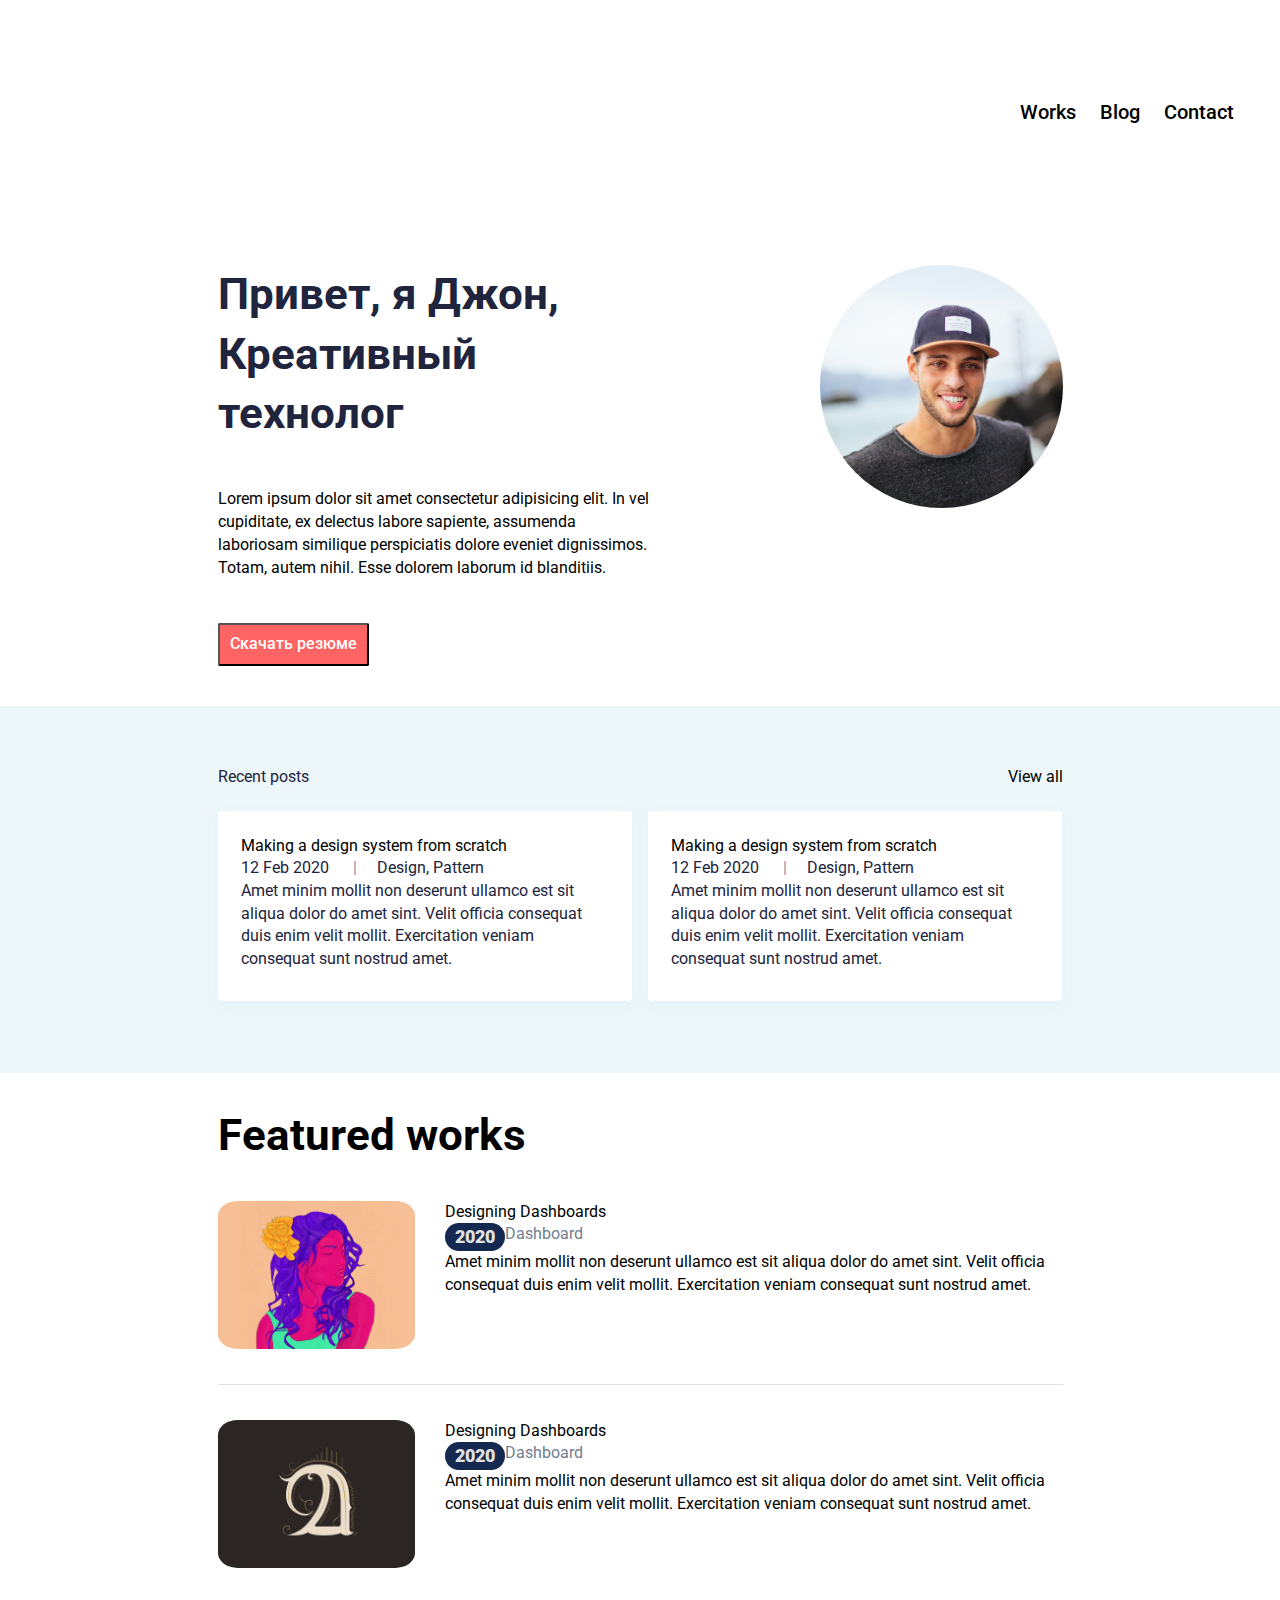
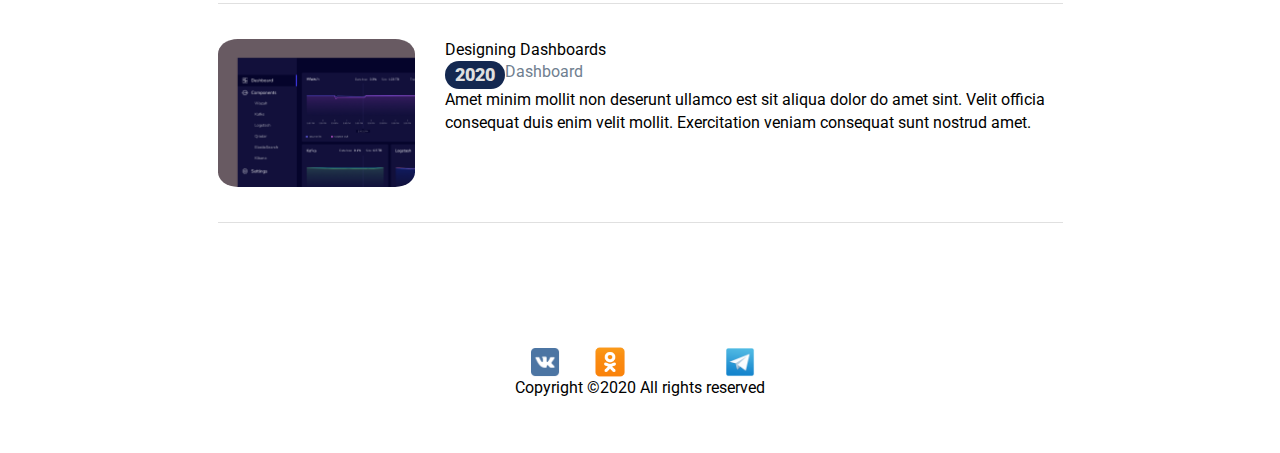
==== commit 395cfe39: "Add files via upload" ====
--- a/index.html
+++ b/index.html
@@ -39,7 +39,7 @@
             <section class="about">
                 <div class="container about__container">
                     <div class="about__info">
-                        <h1 class="about__title">
+                        <h1 class="about__title title">
                             Привет, я Джон, <br>
                             Креативный технолог
                         </h1>
@@ -89,64 +89,70 @@
             </section>
             <section class="Featured">
                 <div class="container">
-                    <div class="work__title"></div>
-                    Featured works
-                </div>
-                <div class="featured__works">
-                    <article class="work">
-                        <div class="work__img-wrap">
-                            <img src="img/6f359e2db24fc4e08bfd61cf50427139.png" alt="" class="img-wrap">
-                        </div>
-                        <div class="work__info">
-                            <a href="" class="work__title">Designing Dashboards</a>
-                            <div class="work__subtitle">
-                                <div class="work__date">2020</div>
-                                <div class="work__catergory">Dashboard</div>
+                    <div class="work__title title">Featured works</div>
+                    <div class="featured__works">
+                        <article class="work">
+                            <div class="work__img-wrap">
+                                <img src="img/6f359e2db24fc4e08bfd61cf50427139.png" alt="" class="img-wrap">
                             </div>
-                            <div class="WORK__TEXT">Amet minim mollit non deserunt ullamco est sit aliqua dolor do amet
-                                sint. Velit officia consequat duis enim velit mollit. Exercitation veniam consequat sunt
-                                nostrud amet.</div>
-                        </div>
-                    </article>
+                            <div class="work__info">
+                                <a href="" class="work__title">Designing Dashboards</a>
+                                <div class="work__subtitle">
+                                    <div class="work__date">2020</div>
+                                    <div class="work__catergory">Dashboard</div>
+                                </div>
+                                <div class="WORK__TEXT">Amet minim mollit non deserunt ullamco est sit aliqua dolor do
+                                    amet
+                                    sint. Velit officia consequat duis enim velit mollit. Exercitation veniam consequat
+                                    sunt
+                                    nostrud amet.</div>
+                            </div>
+                        </article>
 
 
 
 
-                    <article class="work">
-                        <div class="work__img-wrap">
-                            <img src="img/a561b38768fbe6667854fc00641b25fb.png" alt="" class="img-wrap">
-                        </div>
-                        <div class="work__info">
-                            <a href="" class="work__title">Designing Dashboards</a>
-                            <div class="work__subtitle">
-                                <div class="work__date">2020</div>
-                                <div class="work__catergory">Dashboard</div>
+                        <article class="work">
+                            <div class="work__img-wrap">
+                                <img src="img/a561b38768fbe6667854fc00641b25fb.png" alt="" class="img-wrap">
                             </div>
-                            <div class="WORK__TEXT">Amet minim mollit non deserunt ullamco est sit aliqua dolor do amet
-                                sint. Velit officia consequat duis enim velit mollit. Exercitation veniam consequat sunt
-                                nostrud amet.</div>
-                        </div>
-                    </article>
+                            <div class="work__info">
+                                <a href="" class="work__title">Designing Dashboards</a>
+                                <div class="work__subtitle">
+                                    <div class="work__date">2020</div>
+                                    <div class="work__catergory">Dashboard</div>
+                                </div>
+                                <div class="WORK__TEXT">Amet minim mollit non deserunt ullamco est sit aliqua dolor do
+                                    amet
+                                    sint. Velit officia consequat duis enim velit mollit. Exercitation veniam consequat
+                                    sunt
+                                    nostrud amet.</div>
+                            </div>
+                        </article>
 
 
 
 
-                    <article class="work">
-                        <div class="work__img-wrap">
-                            <img src="img/e719e9d93c02a87ba51308ebb0297cdf.png" alt="" class="img-wrap" >
-                        </div>
-                        <div class="work__info">
-                            <a href="" class="work__title">Designing Dashboards</a>
-                            <div class="work__subtitle">
-                                <div class="work__date">2020</div>
-                                <div class="work__catergory">Dashboard</div>
+                        <article class="work">
+                            <div class="work__img-wrap">
+                                <img src="img/e719e9d93c02a87ba51308ebb0297cdf.png" alt="" class="img-wrap">
                             </div>
-                            <div class="WORK__TEXT">Amet minim mollit non deserunt ullamco est sit aliqua dolor do amet
-                                sint. Velit officia consequat duis enim velit mollit. Exercitation veniam consequat sunt
-                                nostrud amet.</div>
-                        </div>
-                    </article>
+                            <div class="work__info">
+                                <a href="" class="work__title">Designing Dashboards</a>
+                                <div class="work__subtitle">
+                                    <div class="work__date">2020</div>
+                                    <div class="work__catergory">Dashboard</div>
+                                </div>
+                                <div class="WORK__TEXT">Amet minim mollit non deserunt ullamco est sit aliqua dolor do
+                                    amet
+                                    sint. Velit officia consequat duis enim velit mollit. Exercitation veniam consequat
+                                    sunt
+                                    nostrud amet.</div>
+                            </div>
+                        </article>
+                    </div>
                 </div>
+
             </section>
         </main>
 
@@ -154,20 +160,21 @@
             <div class="container container__footer ">
                 <ul class="social">
                     <li class="social__item">
-                        <a href="" class="social__link facebok"></a>
+                        <a href="vk" class="social__link vk"></a>
                     </li>
 
                     <li class="social__item">
-                        <a href="" class="social__link in"></a>
+                        <a href="ok" class="social__link ok"></a>
                     </li>
 
                     <li class="social__item">
-                        <a href="" class="social__link insta"></a>
+                        <a href="githeb" class="social__link github"></a>
                     </li>
                     <li class="social__item">
-                        <a href="" class="social__link twesh"></a>
+                        <a href="telegram" class="social__link telegram"></a>
                     </li>
                 </ul>
+                <div class="footer__text">Copyright ©2020 All rights reserved</div>
             </div>
         </footer>
     </div>
--- a/css/style.css
+++ b/css/style.css
@@ -37,6 +37,12 @@
 .wrapper {
   min-height: 100%;
   overflow: hidden;
+}
+.title{
+  font-weight: 700;
+font-size: 44px;
+line-height: 1.36;
+color: #21243D;  
 }
 
 .container {
@@ -90,6 +96,10 @@
   font-weight: 500;
   font-size: 20px;
   padding: 14%;
+}
+.nav__item:hover{
+  border-color: red;
+  transform: scale(1.2);
 }
 .nav__item {
   padding: 10%;
@@ -189,6 +199,7 @@
 
 .separator {
   margin: 0px 20px;
+  color: #8695A4;
 }
 .container {
   padding-top: 33px;
@@ -280,7 +291,7 @@
   flex-direction: column;
 }
 .blog__title {
-  border-bottom: 6%;
+  margin-bottom: 8%;
   font-style: normal;
   font-weight: 700;
   font-size: 44px;
@@ -294,4 +305,49 @@
 }
 .blog__info-artical{
     border-bottom:1px solid black;
+    padding-bottom: 50px; 
+}
+.footer{
+  padding: 51px 0px 14px;
+}
+
+.container__footer{
+  display: flex;
+  align-items: center;
+  flex-direction: column;
+}
+.social{
+  display: flex;
+
+}
+
+.social__item{
+  width:30px ;
+  height: 30px;
+  overflow: hidden;
+  margin-right: 35px;
+  
+}
+.social__link{
+display: block;
+width: 100%;
+height: 100%;
+background-size: cover;
+background-repeat: no-repeat;
+
+}
+.vk{
+  background-image: url(../img/vk.png);
+}
+.ok{
+  background-image: url(../img/ok.png);
+}
+.githeb{
+  background-image: url(../img/github.png);
+}
+.telegram{
+  background-image: url(../img/telegram.png);
+}
+.social__item:last-child{
+  margin-right: -5px;
 }